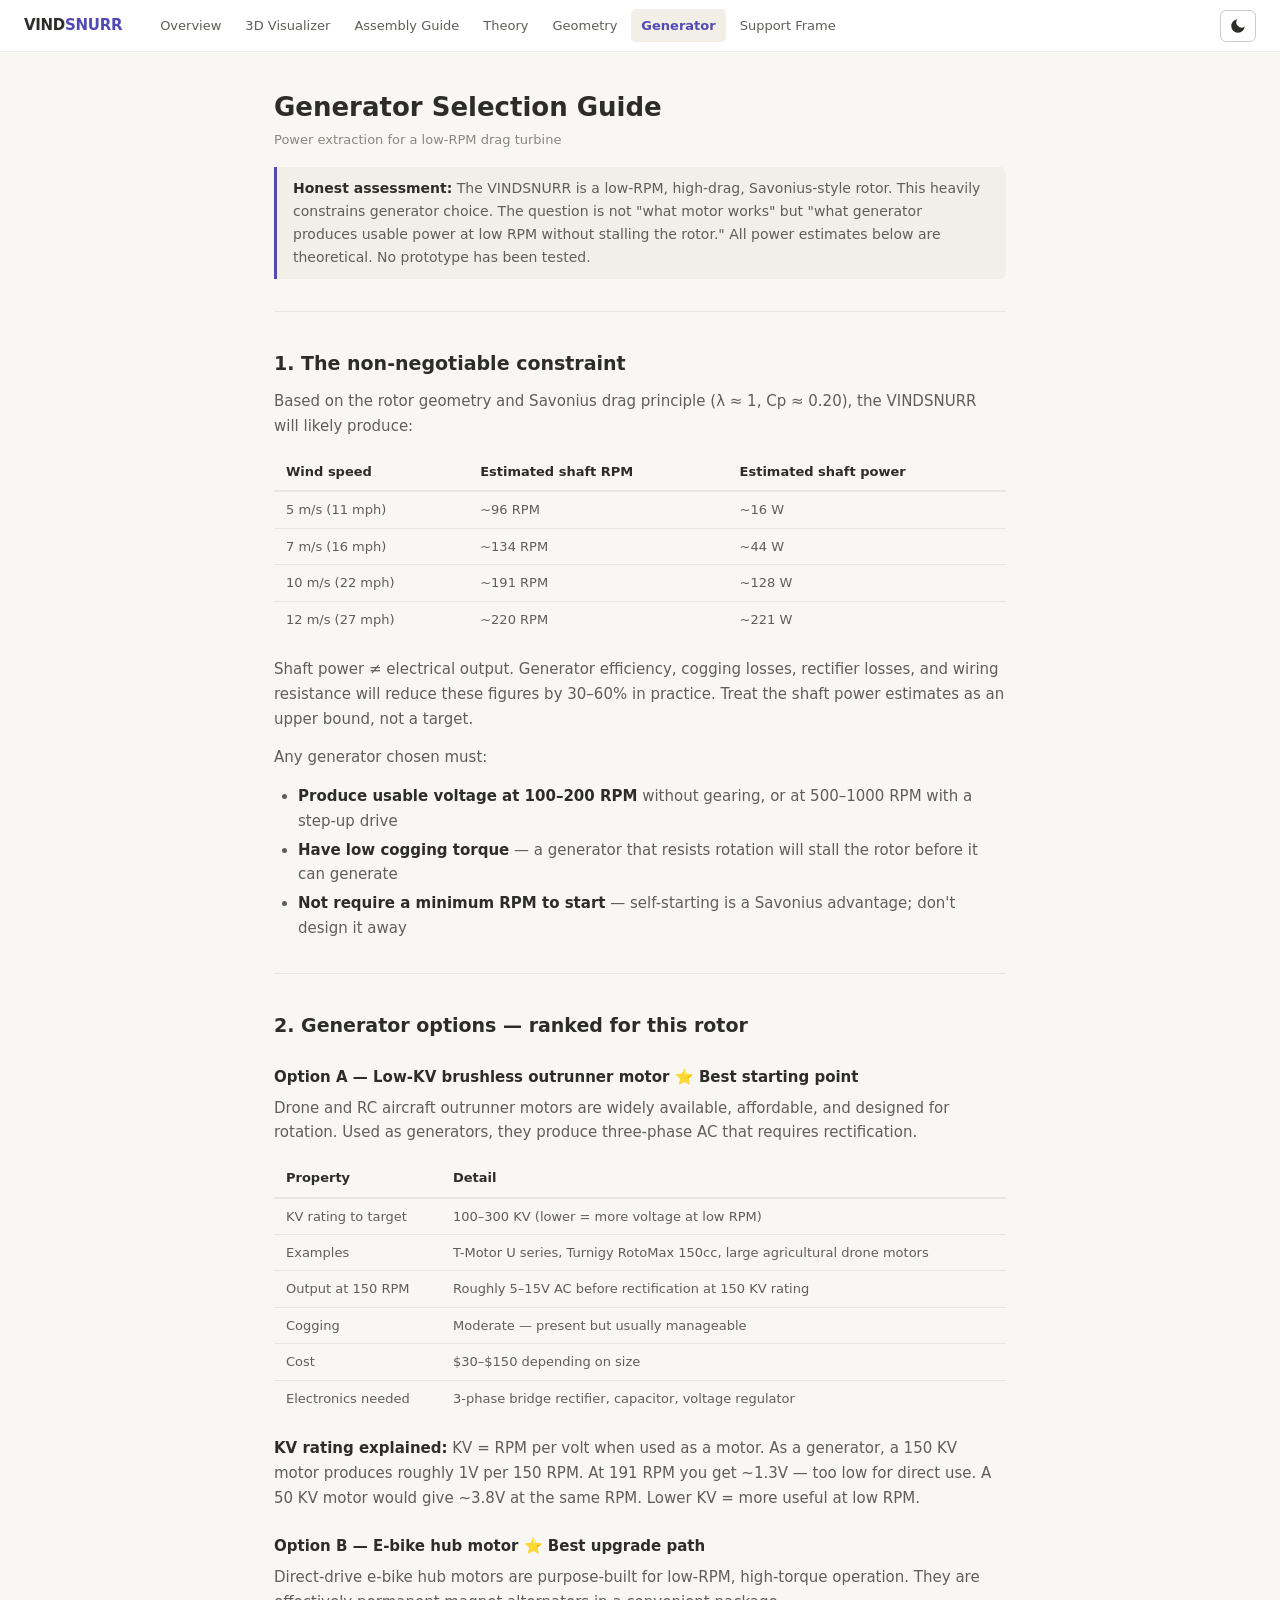
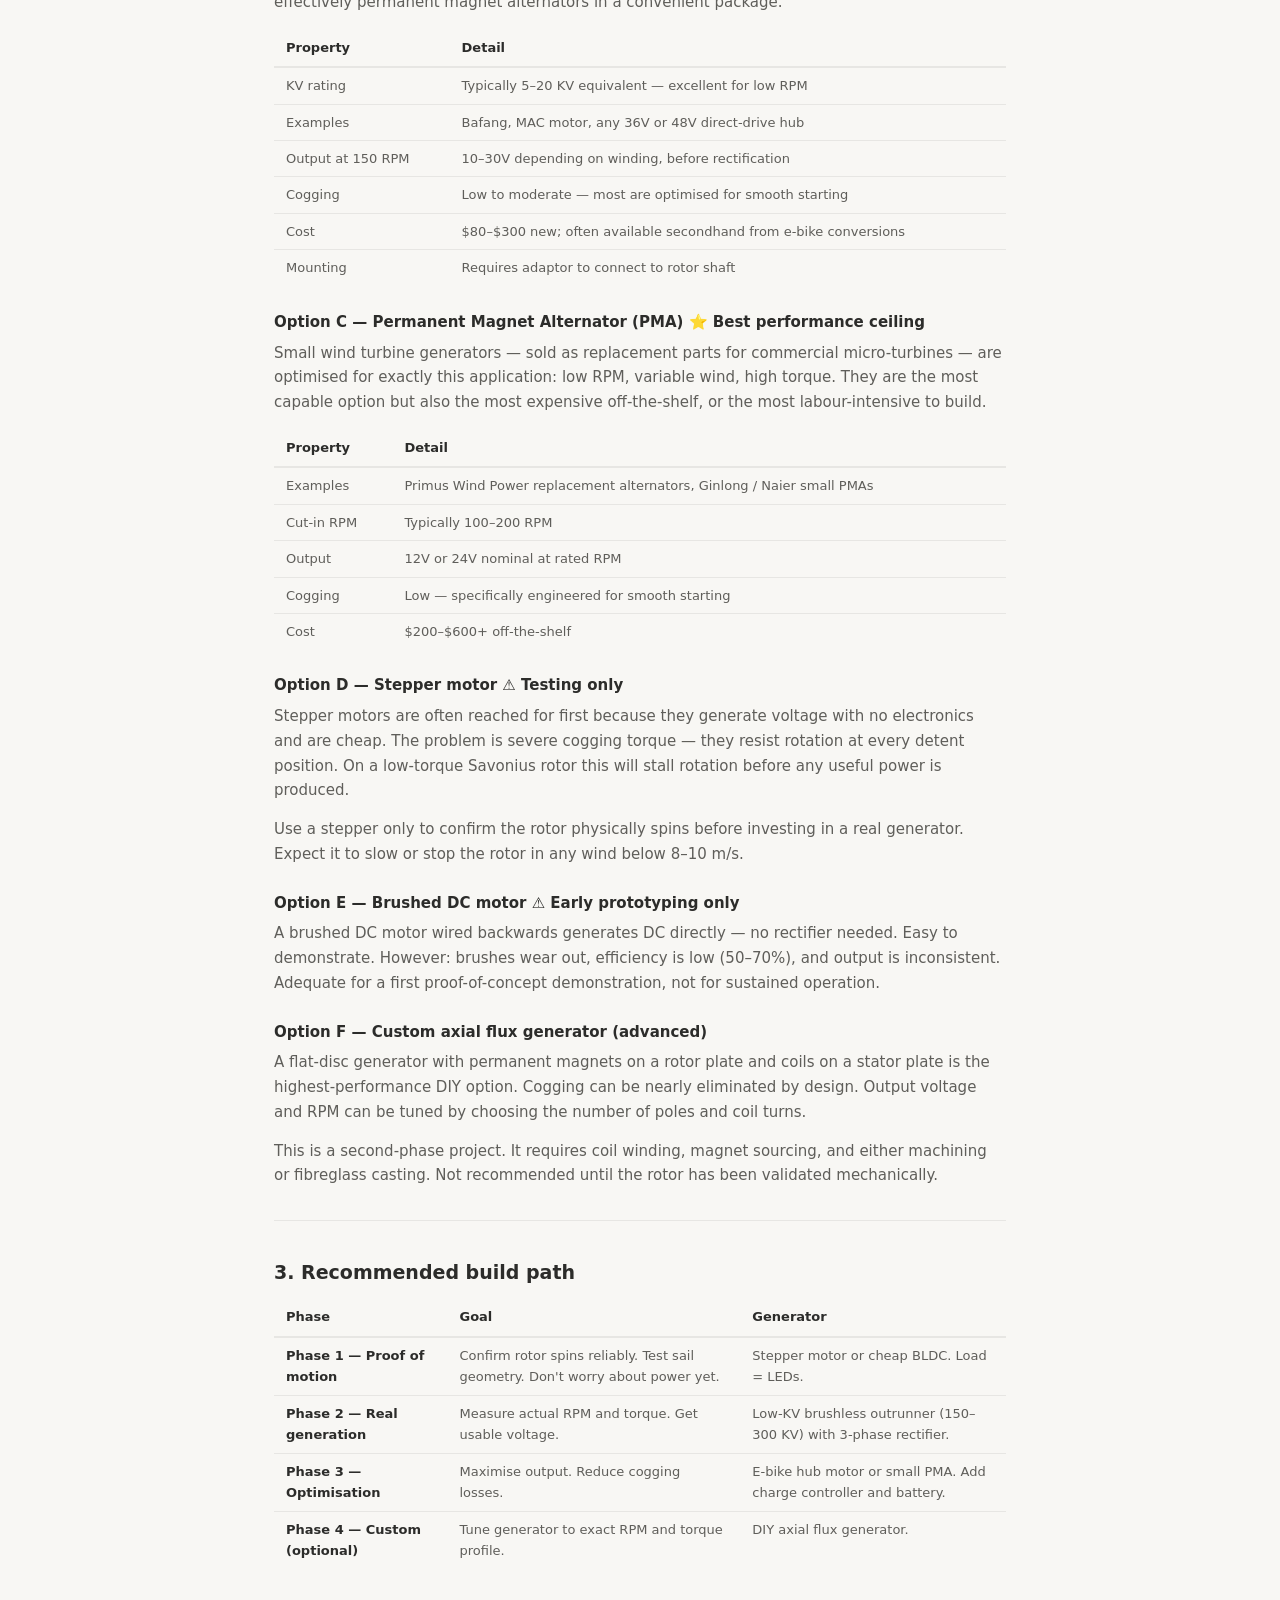
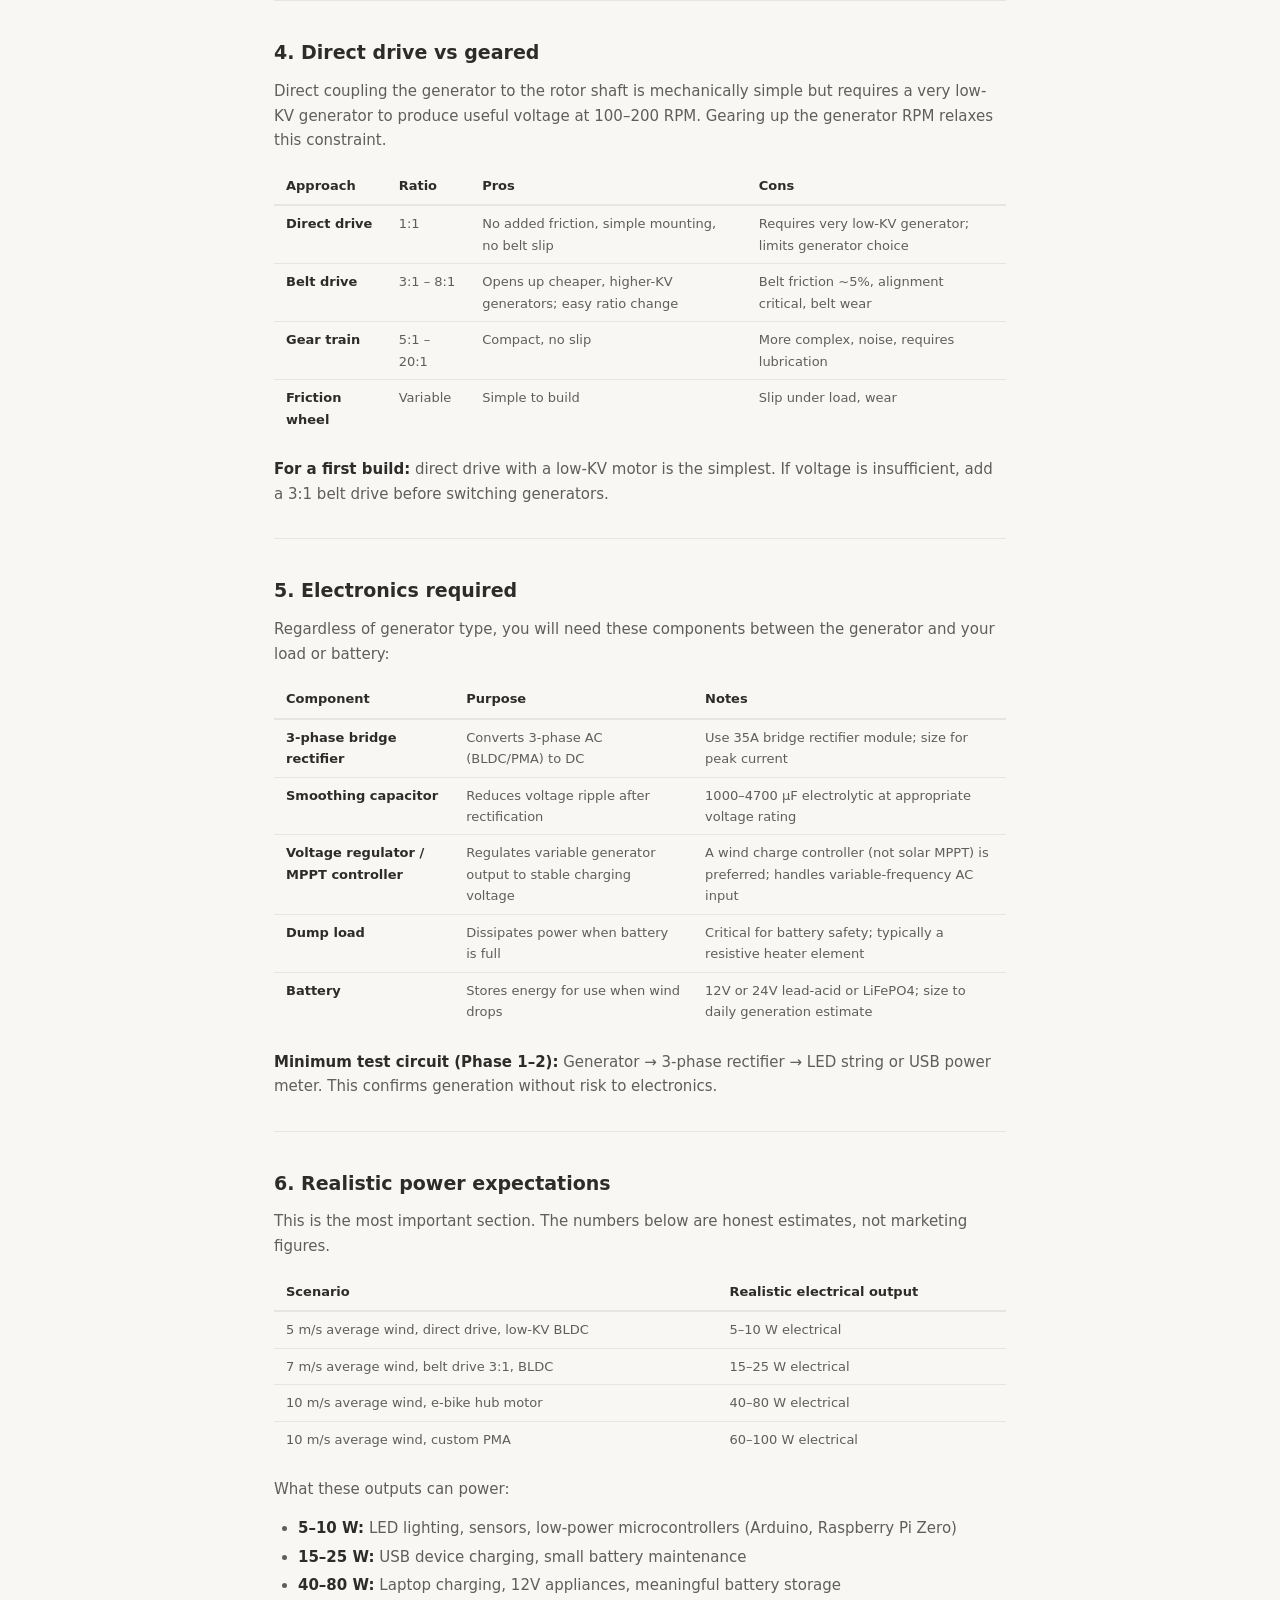
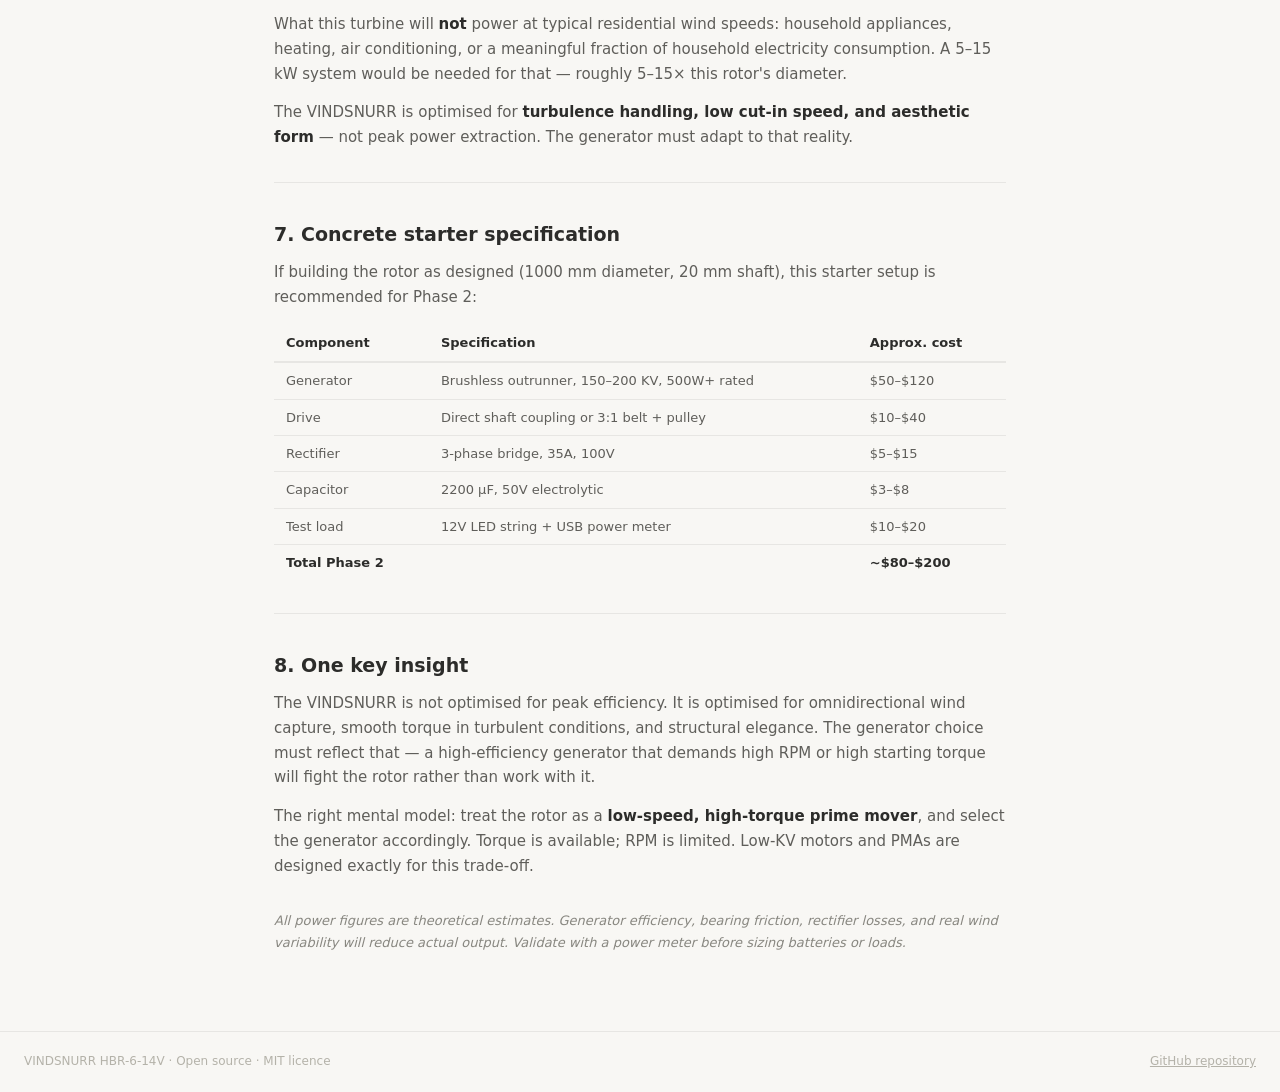
==== docs/generator.html @ 6e2315f9 "Add documentation site, project guides, and contributor files - Adds GitHub Pages site (docs/) with " ====
<!DOCTYPE html>
<html lang="en">
<head>
  <meta charset="UTF-8">
  <meta name="viewport" content="width=device-width, initial-scale=1.0">
  <title>Generator Guide — VINDSNURR</title>
  <link rel="stylesheet" href="site.css">
</head>
<body>

<header class="site-header">
  <a class="site-logo" href="index.html">VIND<span>SNURR</span></a>
  <nav class="site-nav" aria-label="Site">
    <a href="index.html">Overview</a>
    <a href="viz.html">3D Visualizer</a>
    <a href="step-by-step.html">Assembly Guide</a>
    <a href="theory.html">Theory</a>
    <a href="geometry-comparison.html">Geometry</a>
    <a href="generator.html">Generator</a>
    <a href="support-frame.html">Support Frame</a>
  </nav>
  <button id="theme-toggle" aria-label="Switch to dark mode">
    <svg aria-hidden="true" class="sun-icon" viewBox="0 0 24 24" width="18" height="18">
      <circle cx="12" cy="12" r="5" fill="currentColor"/>
      <path fill="currentColor" stroke="currentColor" stroke-width="1.5" stroke-linecap="round"
            d="M12 2v2M12 20v2M4.22 4.22l1.42 1.42M18.36 18.36l1.42 1.42M2 12h2M20 12h2M4.22 19.78l1.42-1.42M18.36 5.64l1.42-1.42"/>
    </svg>
    <svg aria-hidden="true" class="moon-icon" viewBox="0 0 24 24" width="18" height="18">
      <path fill="currentColor" d="M21 12.79A9 9 0 1 1 11.21 3 7 7 0 0 0 21 12.79z"/>
    </svg>
  </button>
</header>

<main class="page">
<div class="prose">

<h1>Generator Selection Guide</h1>
<p style="color:var(--text-faint);font-size:13px;">Power extraction for a low-RPM drag turbine</p>

<blockquote>
  <strong>Honest assessment:</strong> The VINDSNURR is a low-RPM, high-drag, Savonius-style rotor.
  This heavily constrains generator choice. The question is not "what motor works" but
  "what generator produces usable power at low RPM without stalling the rotor."
  All power estimates below are theoretical. No prototype has been tested.
</blockquote>

<hr>

<h2>1. The non-negotiable constraint</h2>

<p>Based on the rotor geometry and Savonius drag principle (λ ≈ 1, Cp ≈ 0.20), the VINDSNURR will likely produce:</p>

<table>
  <thead><tr><th>Wind speed</th><th>Estimated shaft RPM</th><th>Estimated shaft power</th></tr></thead>
  <tbody>
    <tr><td>5 m/s (11 mph)</td><td>~96 RPM</td><td>~16 W</td></tr>
    <tr><td>7 m/s (16 mph)</td><td>~134 RPM</td><td>~44 W</td></tr>
    <tr><td>10 m/s (22 mph)</td><td>~191 RPM</td><td>~128 W</td></tr>
    <tr><td>12 m/s (27 mph)</td><td>~220 RPM</td><td>~221 W</td></tr>
  </tbody>
</table>

<p>Shaft power ≠ electrical output. Generator efficiency, cogging losses, rectifier losses, and wiring resistance will reduce these figures by 30–60% in practice. Treat the shaft power estimates as an upper bound, not a target.</p>

<p>Any generator chosen must:</p>
<ul>
  <li><strong>Produce usable voltage at 100–200 RPM</strong> without gearing, or at 500–1000 RPM with a step-up drive</li>
  <li><strong>Have low cogging torque</strong> — a generator that resists rotation will stall the rotor before it can generate</li>
  <li><strong>Not require a minimum RPM to start</strong> — self-starting is a Savonius advantage; don't design it away</li>
</ul>

<hr>

<h2>2. Generator options — ranked for this rotor</h2>

<h3>Option A — Low-KV brushless outrunner motor ⭐ Best starting point</h3>

<p>Drone and RC aircraft outrunner motors are widely available, affordable, and designed for rotation. Used as generators, they produce three-phase AC that requires rectification.</p>

<table>
  <thead><tr><th>Property</th><th>Detail</th></tr></thead>
  <tbody>
    <tr><td>KV rating to target</td><td>100–300 KV (lower = more voltage at low RPM)</td></tr>
    <tr><td>Examples</td><td>T-Motor U series, Turnigy RotoMax 150cc, large agricultural drone motors</td></tr>
    <tr><td>Output at 150 RPM</td><td>Roughly 5–15V AC before rectification at 150 KV rating</td></tr>
    <tr><td>Cogging</td><td>Moderate — present but usually manageable</td></tr>
    <tr><td>Cost</td><td>$30–$150 depending on size</td></tr>
    <tr><td>Electronics needed</td><td>3-phase bridge rectifier, capacitor, voltage regulator</td></tr>
  </tbody>
</table>

<p><strong>KV rating explained:</strong> KV = RPM per volt when used as a motor. As a generator, a 150 KV motor produces roughly 1V per 150 RPM. At 191 RPM you get ~1.3V — too low for direct use. A 50 KV motor would give ~3.8V at the same RPM. Lower KV = more useful at low RPM.</p>

<h3>Option B — E-bike hub motor ⭐ Best upgrade path</h3>

<p>Direct-drive e-bike hub motors are purpose-built for low-RPM, high-torque operation. They are effectively permanent magnet alternators in a convenient package.</p>

<table>
  <thead><tr><th>Property</th><th>Detail</th></tr></thead>
  <tbody>
    <tr><td>KV rating</td><td>Typically 5–20 KV equivalent — excellent for low RPM</td></tr>
    <tr><td>Examples</td><td>Bafang, MAC motor, any 36V or 48V direct-drive hub</td></tr>
    <tr><td>Output at 150 RPM</td><td>10–30V depending on winding, before rectification</td></tr>
    <tr><td>Cogging</td><td>Low to moderate — most are optimised for smooth starting</td></tr>
    <tr><td>Cost</td><td>$80–$300 new; often available secondhand from e-bike conversions</td></tr>
    <tr><td>Mounting</td><td>Requires adaptor to connect to rotor shaft</td></tr>
  </tbody>
</table>

<h3>Option C — Permanent Magnet Alternator (PMA) ⭐ Best performance ceiling</h3>

<p>Small wind turbine generators — sold as replacement parts for commercial micro-turbines — are optimised for exactly this application: low RPM, variable wind, high torque. They are the most capable option but also the most expensive off-the-shelf, or the most labour-intensive to build.</p>

<table>
  <thead><tr><th>Property</th><th>Detail</th></tr></thead>
  <tbody>
    <tr><td>Examples</td><td>Primus Wind Power replacement alternators, Ginlong / Naier small PMAs</td></tr>
    <tr><td>Cut-in RPM</td><td>Typically 100–200 RPM</td></tr>
    <tr><td>Output</td><td>12V or 24V nominal at rated RPM</td></tr>
    <tr><td>Cogging</td><td>Low — specifically engineered for smooth starting</td></tr>
    <tr><td>Cost</td><td>$200–$600+ off-the-shelf</td></tr>
  </tbody>
</table>

<h3>Option D — Stepper motor ⚠️ Testing only</h3>

<p>Stepper motors are often reached for first because they generate voltage with no electronics and are cheap. The problem is severe cogging torque — they resist rotation at every detent position. On a low-torque Savonius rotor this will stall rotation before any useful power is produced.</p>

<p>Use a stepper only to confirm the rotor physically spins before investing in a real generator. Expect it to slow or stop the rotor in any wind below 8–10 m/s.</p>

<h3>Option E — Brushed DC motor ⚠️ Early prototyping only</h3>

<p>A brushed DC motor wired backwards generates DC directly — no rectifier needed. Easy to demonstrate. However: brushes wear out, efficiency is low (50–70%), and output is inconsistent. Adequate for a first proof-of-concept demonstration, not for sustained operation.</p>

<h3>Option F — Custom axial flux generator (advanced)</h3>

<p>A flat-disc generator with permanent magnets on a rotor plate and coils on a stator plate is the highest-performance DIY option. Cogging can be nearly eliminated by design. Output voltage and RPM can be tuned by choosing the number of poles and coil turns.</p>

<p>This is a second-phase project. It requires coil winding, magnet sourcing, and either machining or fibreglass casting. Not recommended until the rotor has been validated mechanically.</p>

<hr>

<h2>3. Recommended build path</h2>

<table>
  <thead><tr><th>Phase</th><th>Goal</th><th>Generator</th></tr></thead>
  <tbody>
    <tr><td><strong>Phase 1 — Proof of motion</strong></td><td>Confirm rotor spins reliably. Test sail geometry. Don't worry about power yet.</td><td>Stepper motor or cheap BLDC. Load = LEDs.</td></tr>
    <tr><td><strong>Phase 2 — Real generation</strong></td><td>Measure actual RPM and torque. Get usable voltage.</td><td>Low-KV brushless outrunner (150–300 KV) with 3-phase rectifier.</td></tr>
    <tr><td><strong>Phase 3 — Optimisation</strong></td><td>Maximise output. Reduce cogging losses.</td><td>E-bike hub motor or small PMA. Add charge controller and battery.</td></tr>
    <tr><td><strong>Phase 4 — Custom (optional)</strong></td><td>Tune generator to exact RPM and torque profile.</td><td>DIY axial flux generator.</td></tr>
  </tbody>
</table>

<hr>

<h2>4. Direct drive vs geared</h2>

<p>Direct coupling the generator to the rotor shaft is mechanically simple but requires a very low-KV generator to produce useful voltage at 100–200 RPM. Gearing up the generator RPM relaxes this constraint.</p>

<table>
  <thead><tr><th>Approach</th><th>Ratio</th><th>Pros</th><th>Cons</th></tr></thead>
  <tbody>
    <tr><td><strong>Direct drive</strong></td><td>1:1</td><td>No added friction, simple mounting, no belt slip</td><td>Requires very low-KV generator; limits generator choice</td></tr>
    <tr><td><strong>Belt drive</strong></td><td>3:1 – 8:1</td><td>Opens up cheaper, higher-KV generators; easy ratio change</td><td>Belt friction ~5%, alignment critical, belt wear</td></tr>
    <tr><td><strong>Gear train</strong></td><td>5:1 – 20:1</td><td>Compact, no slip</td><td>More complex, noise, requires lubrication</td></tr>
    <tr><td><strong>Friction wheel</strong></td><td>Variable</td><td>Simple to build</td><td>Slip under load, wear</td></tr>
  </tbody>
</table>

<p><strong>For a first build:</strong> direct drive with a low-KV motor is the simplest. If voltage is insufficient, add a 3:1 belt drive before switching generators.</p>

<hr>

<h2>5. Electronics required</h2>

<p>Regardless of generator type, you will need these components between the generator and your load or battery:</p>

<table>
  <thead><tr><th>Component</th><th>Purpose</th><th>Notes</th></tr></thead>
  <tbody>
    <tr><td><strong>3-phase bridge rectifier</strong></td><td>Converts 3-phase AC (BLDC/PMA) to DC</td><td>Use 35A bridge rectifier module; size for peak current</td></tr>
    <tr><td><strong>Smoothing capacitor</strong></td><td>Reduces voltage ripple after rectification</td><td>1000–4700 µF electrolytic at appropriate voltage rating</td></tr>
    <tr><td><strong>Voltage regulator / MPPT controller</strong></td><td>Regulates variable generator output to stable charging voltage</td><td>A wind charge controller (not solar MPPT) is preferred; handles variable-frequency AC input</td></tr>
    <tr><td><strong>Dump load</strong></td><td>Dissipates power when battery is full</td><td>Critical for battery safety; typically a resistive heater element</td></tr>
    <tr><td><strong>Battery</strong></td><td>Stores energy for use when wind drops</td><td>12V or 24V lead-acid or LiFePO4; size to daily generation estimate</td></tr>
  </tbody>
</table>

<p><strong>Minimum test circuit (Phase 1–2):</strong> Generator → 3-phase rectifier → LED string or USB power meter. This confirms generation without risk to electronics.</p>

<hr>

<h2>6. Realistic power expectations</h2>

<p>This is the most important section. The numbers below are honest estimates, not marketing figures.</p>

<table>
  <thead><tr><th>Scenario</th><th>Realistic electrical output</th></tr></thead>
  <tbody>
    <tr><td>5 m/s average wind, direct drive, low-KV BLDC</td><td>5–10 W electrical</td></tr>
    <tr><td>7 m/s average wind, belt drive 3:1, BLDC</td><td>15–25 W electrical</td></tr>
    <tr><td>10 m/s average wind, e-bike hub motor</td><td>40–80 W electrical</td></tr>
    <tr><td>10 m/s average wind, custom PMA</td><td>60–100 W electrical</td></tr>
  </tbody>
</table>

<p>What these outputs can power:</p>
<ul>
  <li><strong>5–10 W:</strong> LED lighting, sensors, low-power microcontrollers (Arduino, Raspberry Pi Zero)</li>
  <li><strong>15–25 W:</strong> USB device charging, small battery maintenance</li>
  <li><strong>40–80 W:</strong> Laptop charging, 12V appliances, meaningful battery storage</li>
</ul>

<p>What this turbine will <strong>not</strong> power at typical residential wind speeds: household appliances, heating, air conditioning, or a meaningful fraction of household electricity consumption. A 5–15 kW system would be needed for that — roughly 5–15× this rotor's diameter.</p>

<p>The VINDSNURR is optimised for <strong>turbulence handling, low cut-in speed, and aesthetic form</strong> — not peak power extraction. The generator must adapt to that reality.</p>

<hr>

<h2>7. Concrete starter specification</h2>

<p>If building the rotor as designed (1000 mm diameter, 20 mm shaft), this starter setup is recommended for Phase 2:</p>

<table>
  <thead><tr><th>Component</th><th>Specification</th><th>Approx. cost</th></tr></thead>
  <tbody>
    <tr><td>Generator</td><td>Brushless outrunner, 150–200 KV, 500W+ rated</td><td>$50–$120</td></tr>
    <tr><td>Drive</td><td>Direct shaft coupling or 3:1 belt + pulley</td><td>$10–$40</td></tr>
    <tr><td>Rectifier</td><td>3-phase bridge, 35A, 100V</td><td>$5–$15</td></tr>
    <tr><td>Capacitor</td><td>2200 µF, 50V electrolytic</td><td>$3–$8</td></tr>
    <tr><td>Test load</td><td>12V LED string + USB power meter</td><td>$10–$20</td></tr>
    <tr><td><strong>Total Phase 2</strong></td><td></td><td><strong>~$80–$200</strong></td></tr>
  </tbody>
</table>

<hr>

<h2>8. One key insight</h2>

<p>The VINDSNURR is not optimised for peak efficiency. It is optimised for omnidirectional wind capture, smooth torque in turbulent conditions, and structural elegance. The generator choice must reflect that — a high-efficiency generator that demands high RPM or high starting torque will fight the rotor rather than work with it.</p>

<p>The right mental model: treat the rotor as a <strong>low-speed, high-torque prime mover</strong>, and select the generator accordingly. Torque is available; RPM is limited. Low-KV motors and PMAs are designed exactly for this trade-off.</p>

<p class="note">All power figures are theoretical estimates. Generator efficiency, bearing friction, rectifier losses, and real wind variability will reduce actual output. Validate with a power meter before sizing batteries or loads.</p>

</div>
</main>

<footer class="site-footer">
  <span>VINDSNURR HBR-6-14V · Open source · MIT licence</span>
  <span><a href="https://github.com/mgifford/Hex-Bicup-Rotor">GitHub repository</a></span>
</footer>

<script src="site.js"></script>
</body>
</html>
---- docs/site.css ----
/* ═══════════════════════════════════════════════════════
   VINDSNURR site-wide stylesheet
   Shared by all pages in docs/
   ═══════════════════════════════════════════════════════ */

/* ── Colour tokens ─────────────────────────────────────── */
:root {
  --bg-page:    #f8f7f4;
  --bg-card:    #ffffff;
  --bg-code:    #f1efe8;
  --text-main:  #2c2c2a;
  --text-muted: #5f5e5a;
  --text-faint: #888780;
  --text-foot:  #b4b2a9;
  --border:     rgba(0,0,0,0.07);
  --shadow:     0 1px 3px rgba(0,0,0,0.08), 0 0 0 1px rgba(0,0,0,0.06);
  --accent:     #534ab7;
  --accent-dim: #3c3489;
  --link:       #0058a3;
  --link-vis:   #003f7a;
  --toggle-bg:  #ffffff;
  --toggle-bd:  #cccccc;
  --toggle-hov: #f5f5f5;
  --focus-ring: #004499;
}
@media (prefers-color-scheme: dark) { :root { --bg-page:#1a1a18;--bg-card:#252523;--bg-code:#2e2e2b;--text-main:#e8e7e3;--text-muted:#a8a7a2;--text-faint:#706f6a;--text-foot:#555450;--border:rgba(255,255,255,0.08);--shadow:0 1px 4px rgba(0,0,0,0.4),0 0 0 1px rgba(255,255,255,0.06);--link:#66aaff;--link-vis:#99ccff;--toggle-bg:#252523;--toggle-bd:#444442;--toggle-hov:#2e2e2b;--focus-ring:#99ccff; } }
[data-theme="light"] { --bg-page:#f8f7f4;--bg-card:#ffffff;--bg-code:#f1efe8;--text-main:#2c2c2a;--text-muted:#5f5e5a;--text-faint:#888780;--text-foot:#b4b2a9;--border:rgba(0,0,0,0.07);--shadow:0 1px 3px rgba(0,0,0,0.08),0 0 0 1px rgba(0,0,0,0.06);--link:#0058a3;--link-vis:#003f7a;--toggle-bg:#ffffff;--toggle-bd:#cccccc;--toggle-hov:#f5f5f5;--focus-ring:#004499; }
[data-theme="dark"]  { --bg-page:#1a1a18;--bg-card:#252523;--bg-code:#2e2e2b;--text-main:#e8e7e3;--text-muted:#a8a7a2;--text-faint:#706f6a;--text-foot:#555450;--border:rgba(255,255,255,0.08);--shadow:0 1px 4px rgba(0,0,0,0.4),0 0 0 1px rgba(255,255,255,0.06);--link:#66aaff;--link-vis:#99ccff;--toggle-bg:#252523;--toggle-bd:#444442;--toggle-hov:#2e2e2b;--focus-ring:#99ccff; }

/* ── Reset ─────────────────────────────────────────────── */
*, *::before, *::after { box-sizing: border-box; margin: 0; padding: 0; }

body {
  font-family: system-ui, -apple-system, sans-serif;
  font-size: 15px;
  line-height: 1.65;
  background: var(--bg-page);
  color: var(--text-main);
  min-height: 100vh;
}

a { color: var(--link); }
a:visited { color: var(--link-vis); }
a:focus { outline: 2px solid var(--focus-ring); outline-offset: 2px; }

/* ── Site header / nav ─────────────────────────────────── */
.site-header {
  background: var(--bg-card);
  border-bottom: 1px solid var(--border);
  padding: 0 24px;
  display: flex;
  align-items: center;
  gap: 0;
  height: 52px;
}
.site-logo {
  font-weight: 700;
  font-size: 15px;
  letter-spacing: -0.3px;
  color: var(--text-main);
  text-decoration: none;
  margin-right: 28px;
  white-space: nowrap;
}
.site-logo:visited { color: var(--text-main); }
.site-logo span { color: var(--accent); }

.site-nav {
  display: flex;
  gap: 4px;
  flex: 1;
  overflow-x: auto;
  scrollbar-width: none;
}
.site-nav::-webkit-scrollbar { display: none; }

.site-nav a {
  font-size: 13px;
  color: var(--text-muted);
  text-decoration: none;
  padding: 6px 10px;
  border-radius: 5px;
  white-space: nowrap;
  transition: background 0.1s, color 0.1s;
}
.site-nav a:hover { background: var(--toggle-hov); color: var(--text-main); }
.site-nav a:focus { outline: 2px solid var(--focus-ring); outline-offset: 2px; }
.site-nav a[aria-current="page"] {
  background: var(--bg-code);
  color: var(--accent);
  font-weight: 600;
}

#theme-toggle {
  margin-left: 12px;
  padding: 6px 8px;
  border: 1px solid var(--toggle-bd);
  background: var(--toggle-bg);
  color: var(--text-main);
  cursor: pointer;
  border-radius: 6px;
  display: flex;
  align-items: center;
  justify-content: center;
  flex-shrink: 0;
}
#theme-toggle:hover { background: var(--toggle-hov); }
#theme-toggle:focus { outline: 2px solid var(--focus-ring); outline-offset: 2px; }

.sun-icon  { display: none; }
.moon-icon { display: block; }
@media (prefers-color-scheme: dark) { .sun-icon { display: block; } .moon-icon { display: none; } }
[data-theme="dark"]  .sun-icon  { display: block; }
[data-theme="dark"]  .moon-icon { display: none; }
[data-theme="light"] .sun-icon  { display: none; }
[data-theme="light"] .moon-icon { display: block; }

/* ── Page content wrapper ──────────────────────────────── */
.page {
  max-width: 780px;
  margin: 0 auto;
  padding: 40px 24px 64px;
}
.page-wide {
  max-width: 900px;
  margin: 0 auto;
  padding: 40px 24px 64px;
}

/* ── Prose typography ──────────────────────────────────── */
.prose h1 { font-size: 26px; font-weight: 700; margin-bottom: 6px; line-height: 1.2; }
.prose h2 { font-size: 19px; font-weight: 600; margin: 36px 0 10px; }
.prose h3 { font-size: 15px; font-weight: 600; margin: 24px 0 6px; }
.prose p  { margin-bottom: 14px; color: var(--text-muted); }
.prose ul, .prose ol { margin: 0 0 14px 24px; color: var(--text-muted); }
.prose li { margin-bottom: 4px; }
.prose strong { color: var(--text-main); }
.prose em { font-style: italic; }
.prose hr { border: none; border-top: 1px solid var(--border); margin: 32px 0; }

.prose blockquote {
  border-left: 3px solid var(--accent);
  margin: 16px 0;
  padding: 10px 16px;
  background: var(--bg-code);
  border-radius: 0 6px 6px 0;
  color: var(--text-muted);
  font-size: 14px;
}

.prose code {
  font-family: ui-monospace, monospace;
  font-size: 12px;
  background: var(--bg-code);
  padding: 2px 5px;
  border-radius: 3px;
}

.prose pre {
  background: var(--bg-code);
  border: 1px solid var(--border);
  border-radius: 6px;
  padding: 14px 16px;
  overflow-x: auto;
  margin-bottom: 16px;
}
.prose pre code {
  background: none;
  padding: 0;
  font-size: 13px;
  color: var(--text-main);
}

.prose table {
  width: 100%;
  border-collapse: collapse;
  font-size: 13px;
  margin-bottom: 20px;
}
.prose th {
  text-align: left;
  padding: 8px 12px;
  border-bottom: 2px solid var(--border);
  color: var(--text-main);
  font-weight: 600;
}
.prose td {
  padding: 7px 12px;
  border-bottom: 1px solid var(--border);
  color: var(--text-muted);
  vertical-align: top;
}
.prose tr:last-child td { border-bottom: none; }

.prose .note {
  font-size: 13px;
  color: var(--text-faint);
  font-style: italic;
  margin-top: 32px;
}

/* ── Site footer ───────────────────────────────────────── */
.site-footer {
  border-top: 1px solid var(--border);
  padding: 20px 24px;
  font-size: 12px;
  color: var(--text-foot);
  display: flex;
  justify-content: space-between;
  flex-wrap: wrap;
  gap: 8px;
}
.site-footer a { color: var(--text-foot); }
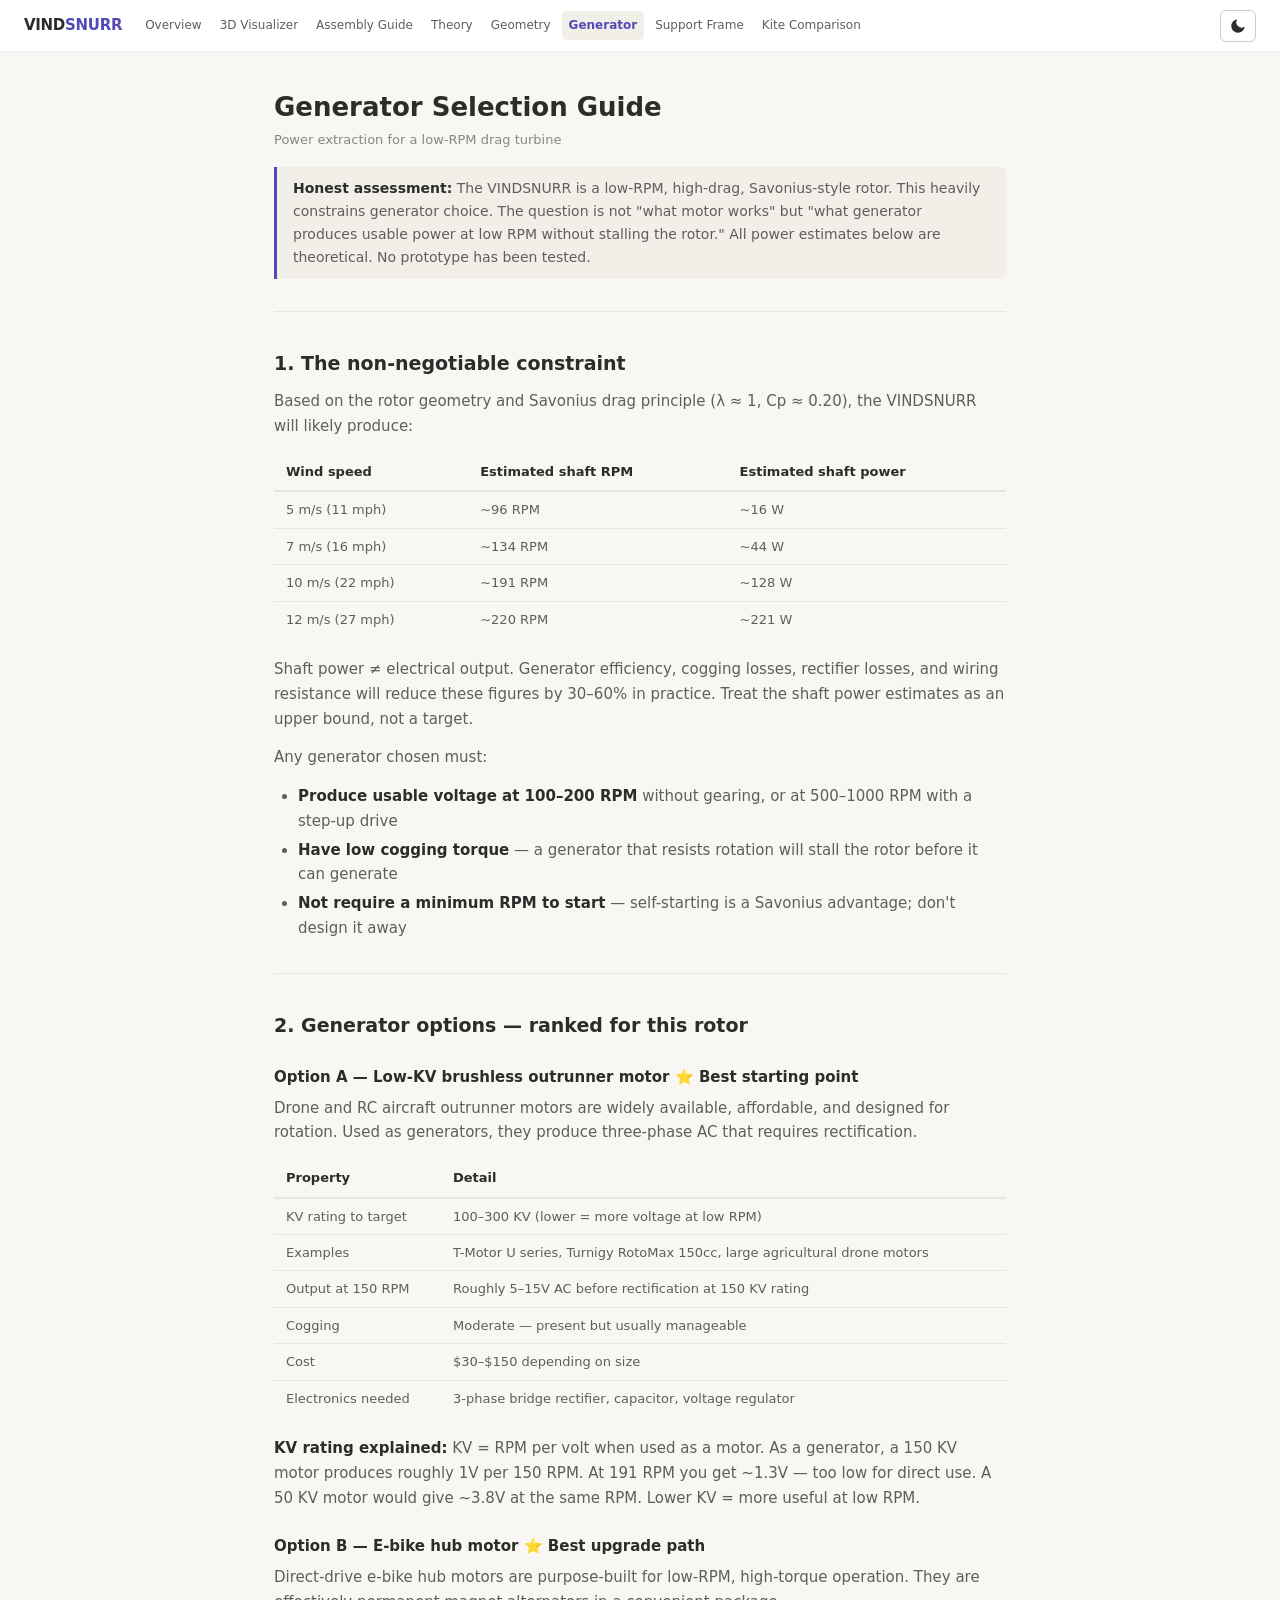
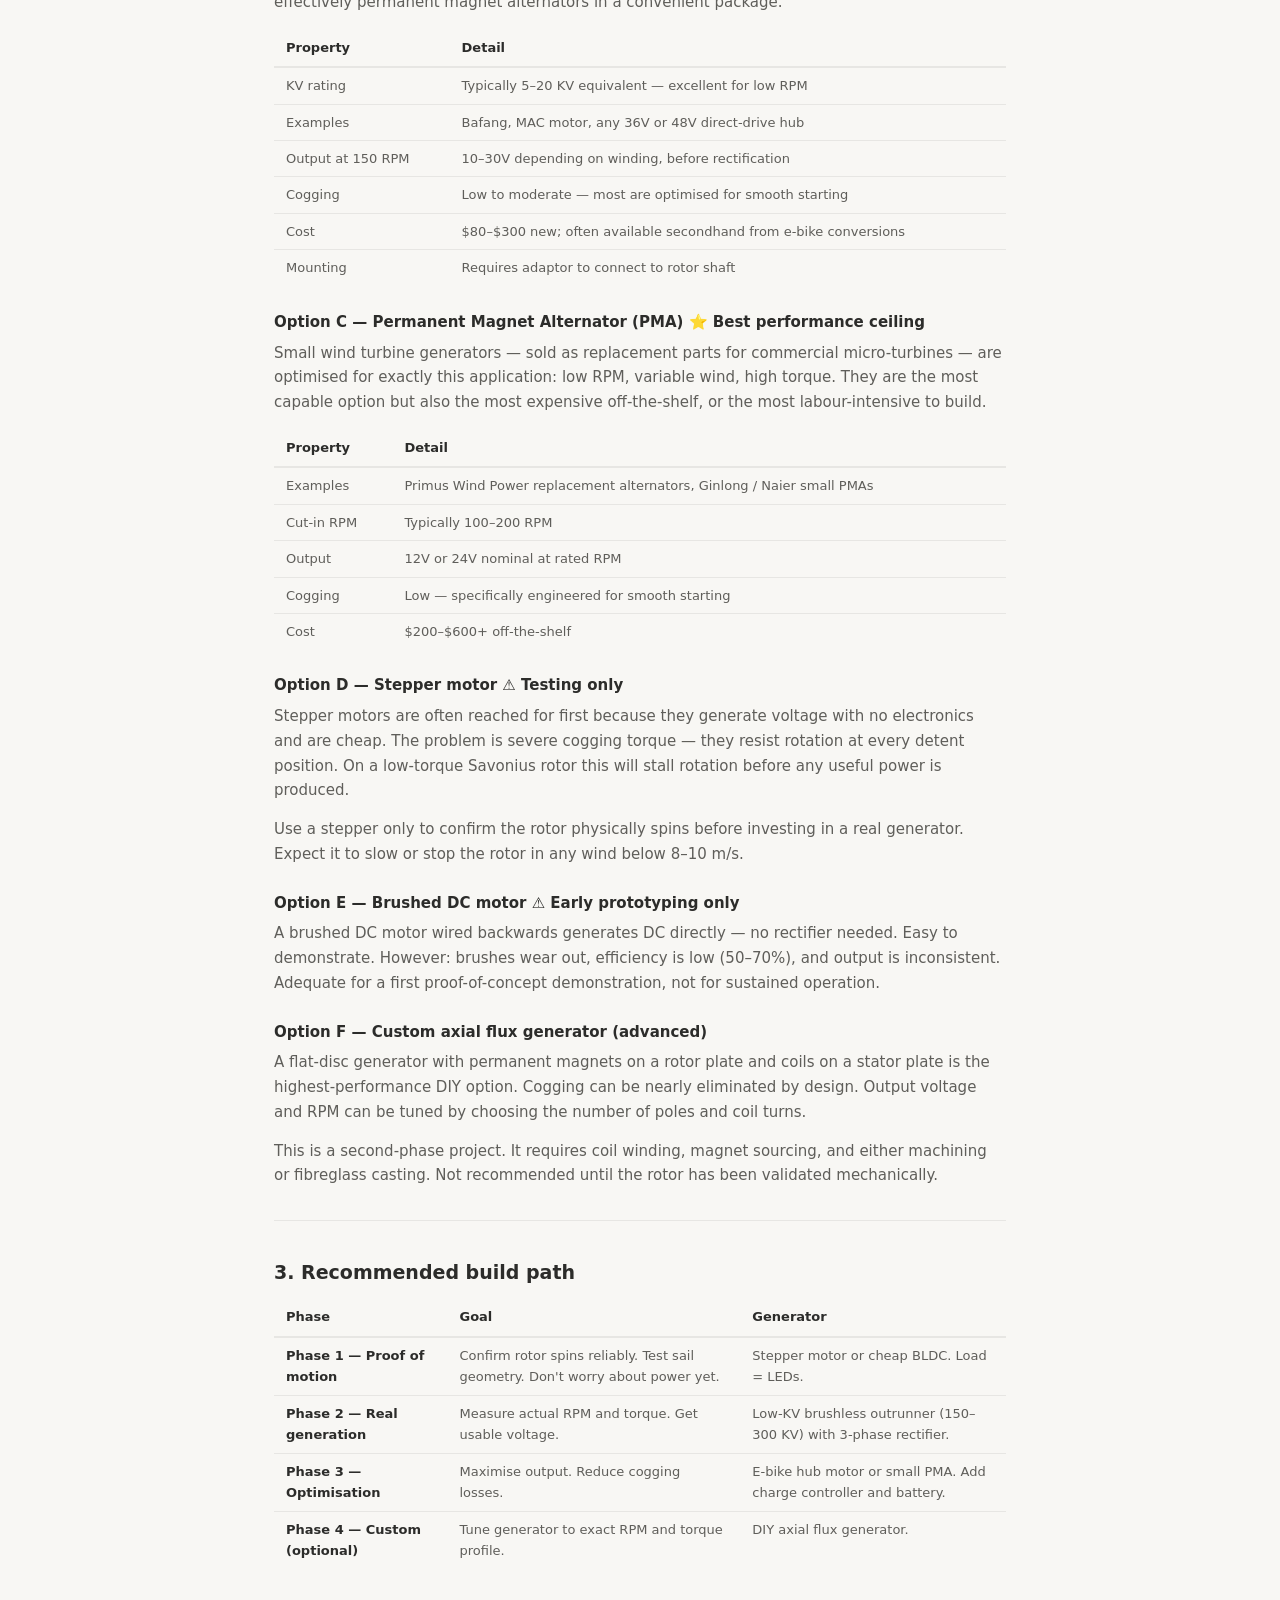
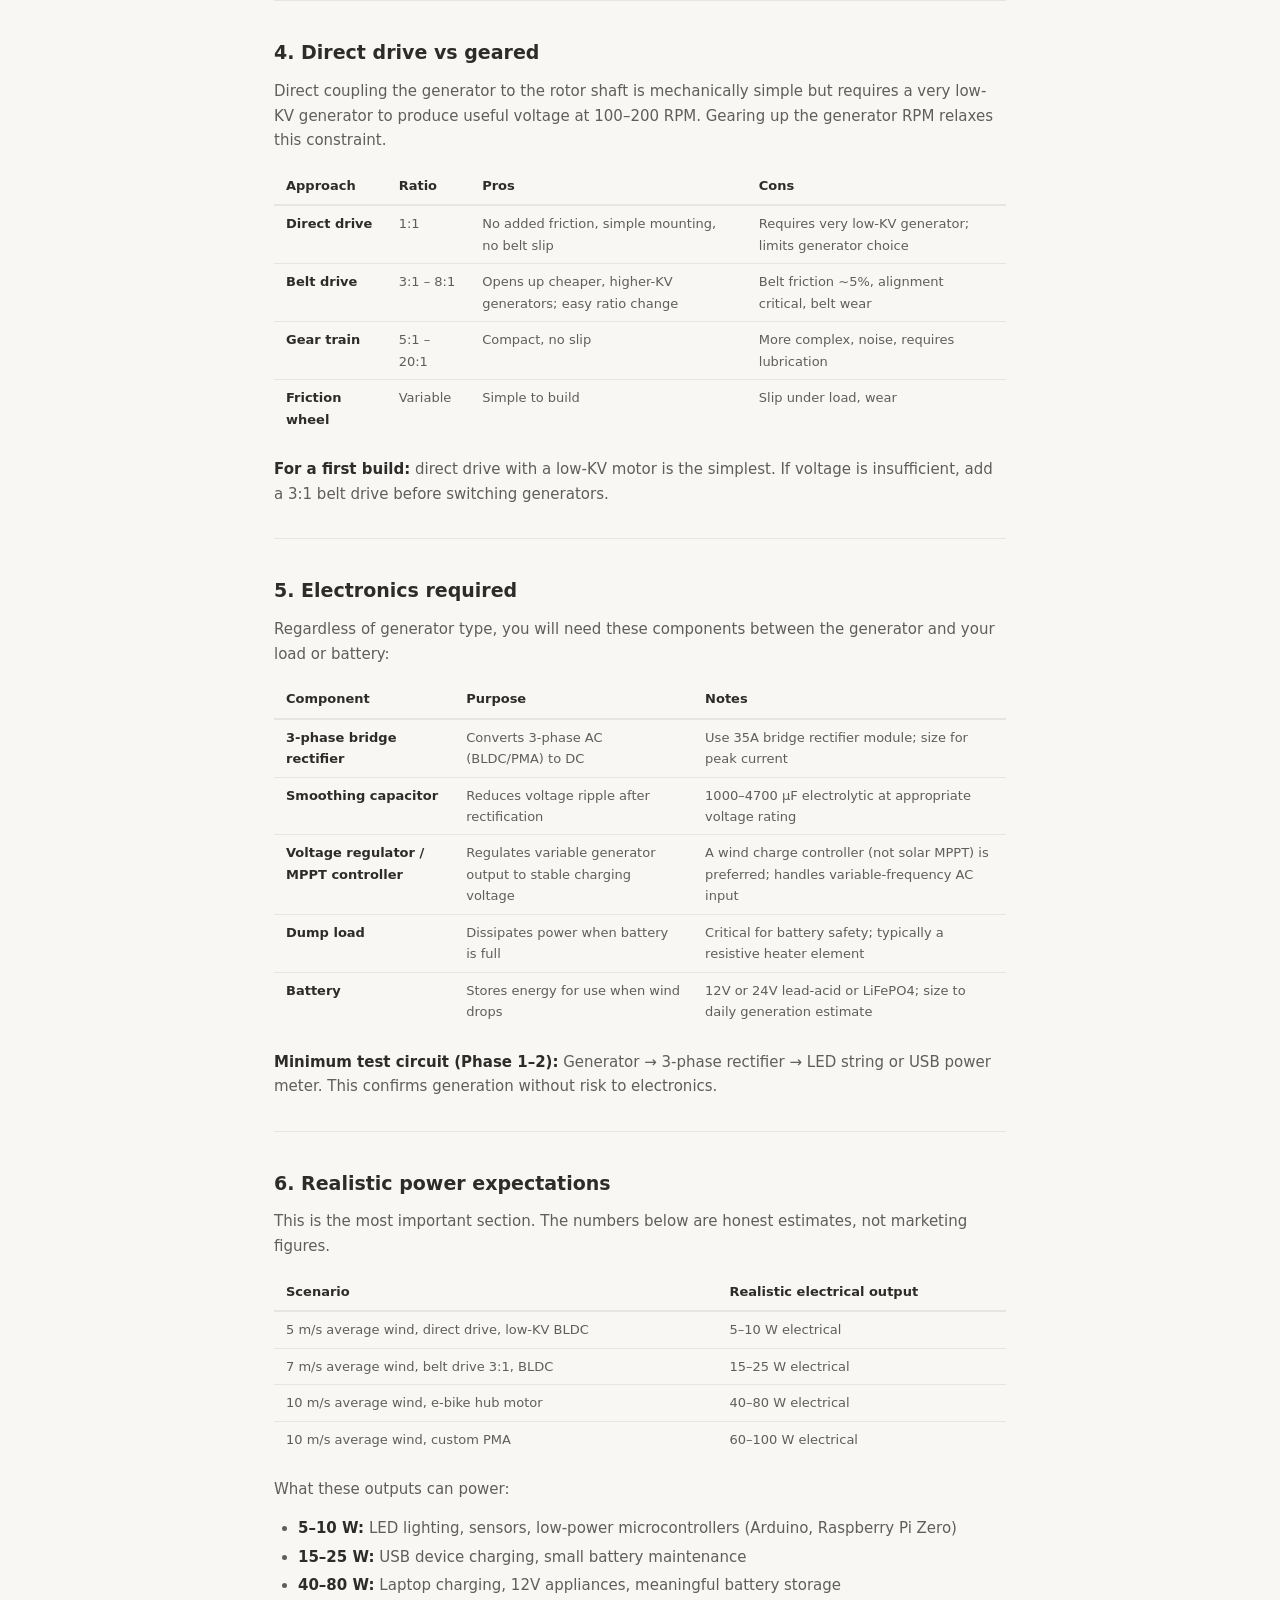
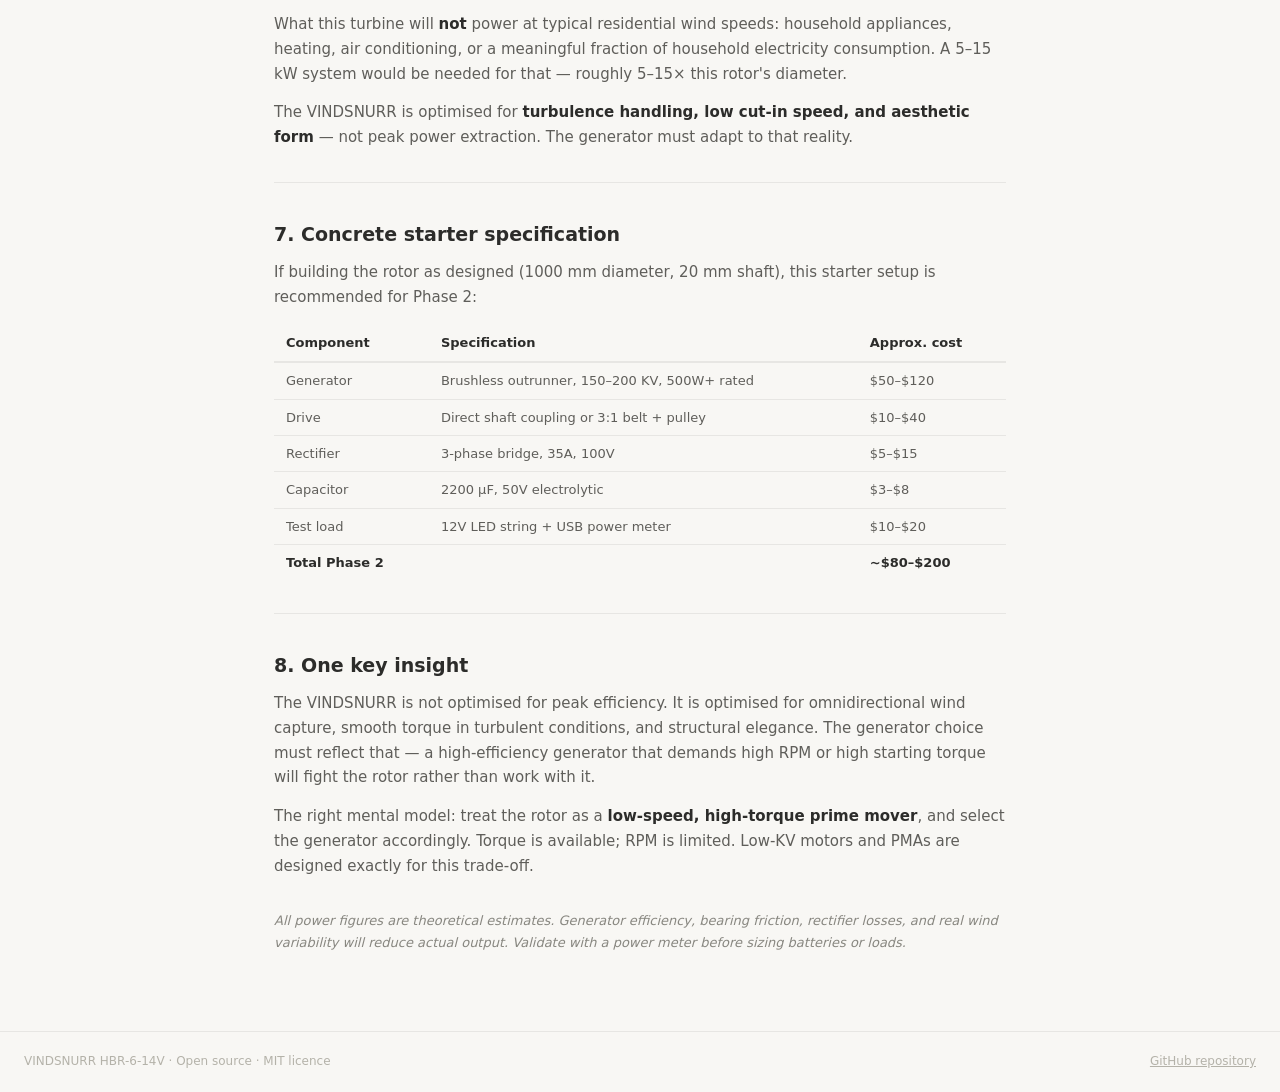
==== commit 62a0abd8: "Add OpenSCAD validation tooling, kite-comparison page, and kite-corners side project - Add 3d/valida" ====
--- a/docs/generator.html
+++ b/docs/generator.html
@@ -18,6 +18,7 @@
     <a href="geometry-comparison.html">Geometry</a>
     <a href="generator.html">Generator</a>
     <a href="support-frame.html">Support Frame</a>
+    <a href="kite-comparison.html">Kite Comparison</a>
   </nav>
   <button id="theme-toggle" aria-label="Switch to dark mode">
     <svg aria-hidden="true" class="sun-icon" viewBox="0 0 24 24" width="18" height="18">
--- a/docs/site.css
+++ b/docs/site.css
@@ -59,7 +59,7 @@
   letter-spacing: -0.3px;
   color: var(--text-main);
   text-decoration: none;
-  margin-right: 28px;
+  margin-right: 16px;
   white-space: nowrap;
 }
 .site-logo:visited { color: var(--text-main); }
@@ -75,10 +75,10 @@
 .site-nav::-webkit-scrollbar { display: none; }
 
 .site-nav a {
-  font-size: 13px;
+  font-size: 12px;
   color: var(--text-muted);
   text-decoration: none;
-  padding: 6px 10px;
+  padding: 5px 7px;
   border-radius: 5px;
   white-space: nowrap;
   transition: background 0.1s, color 0.1s;
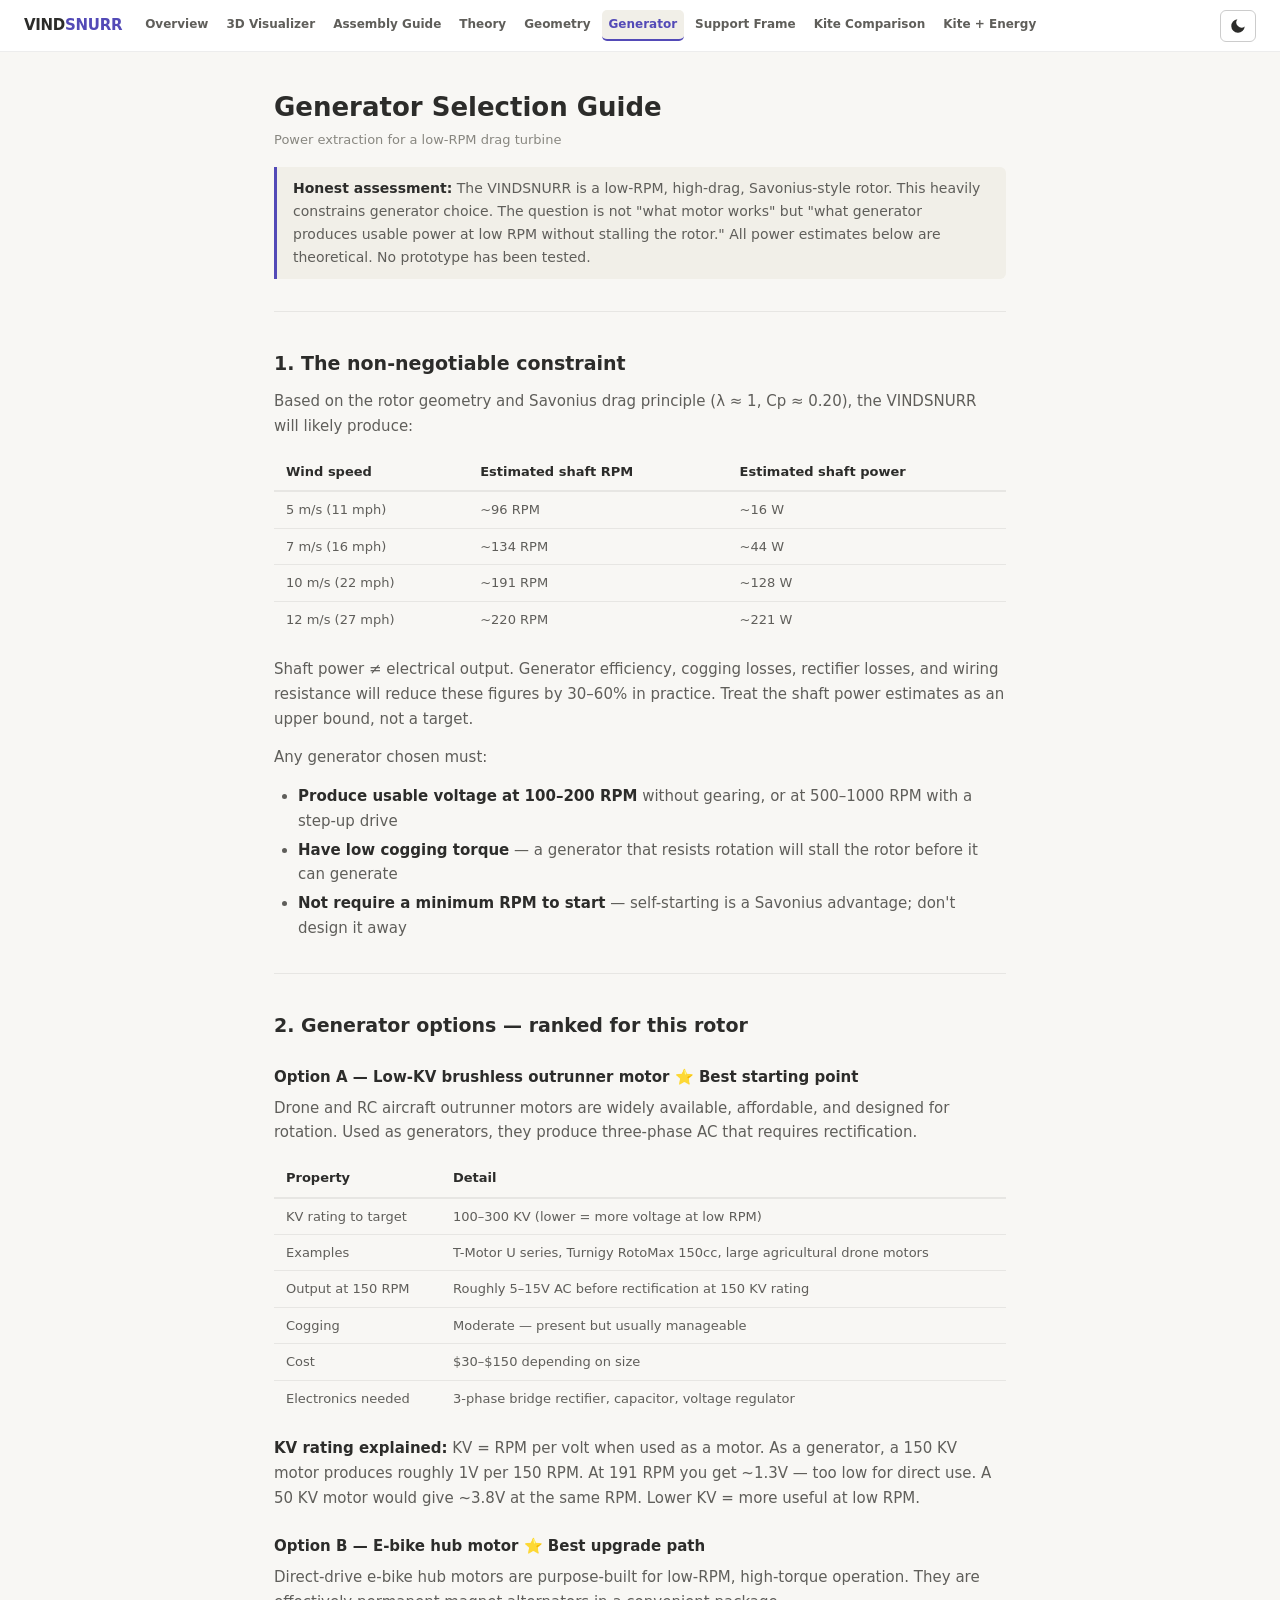
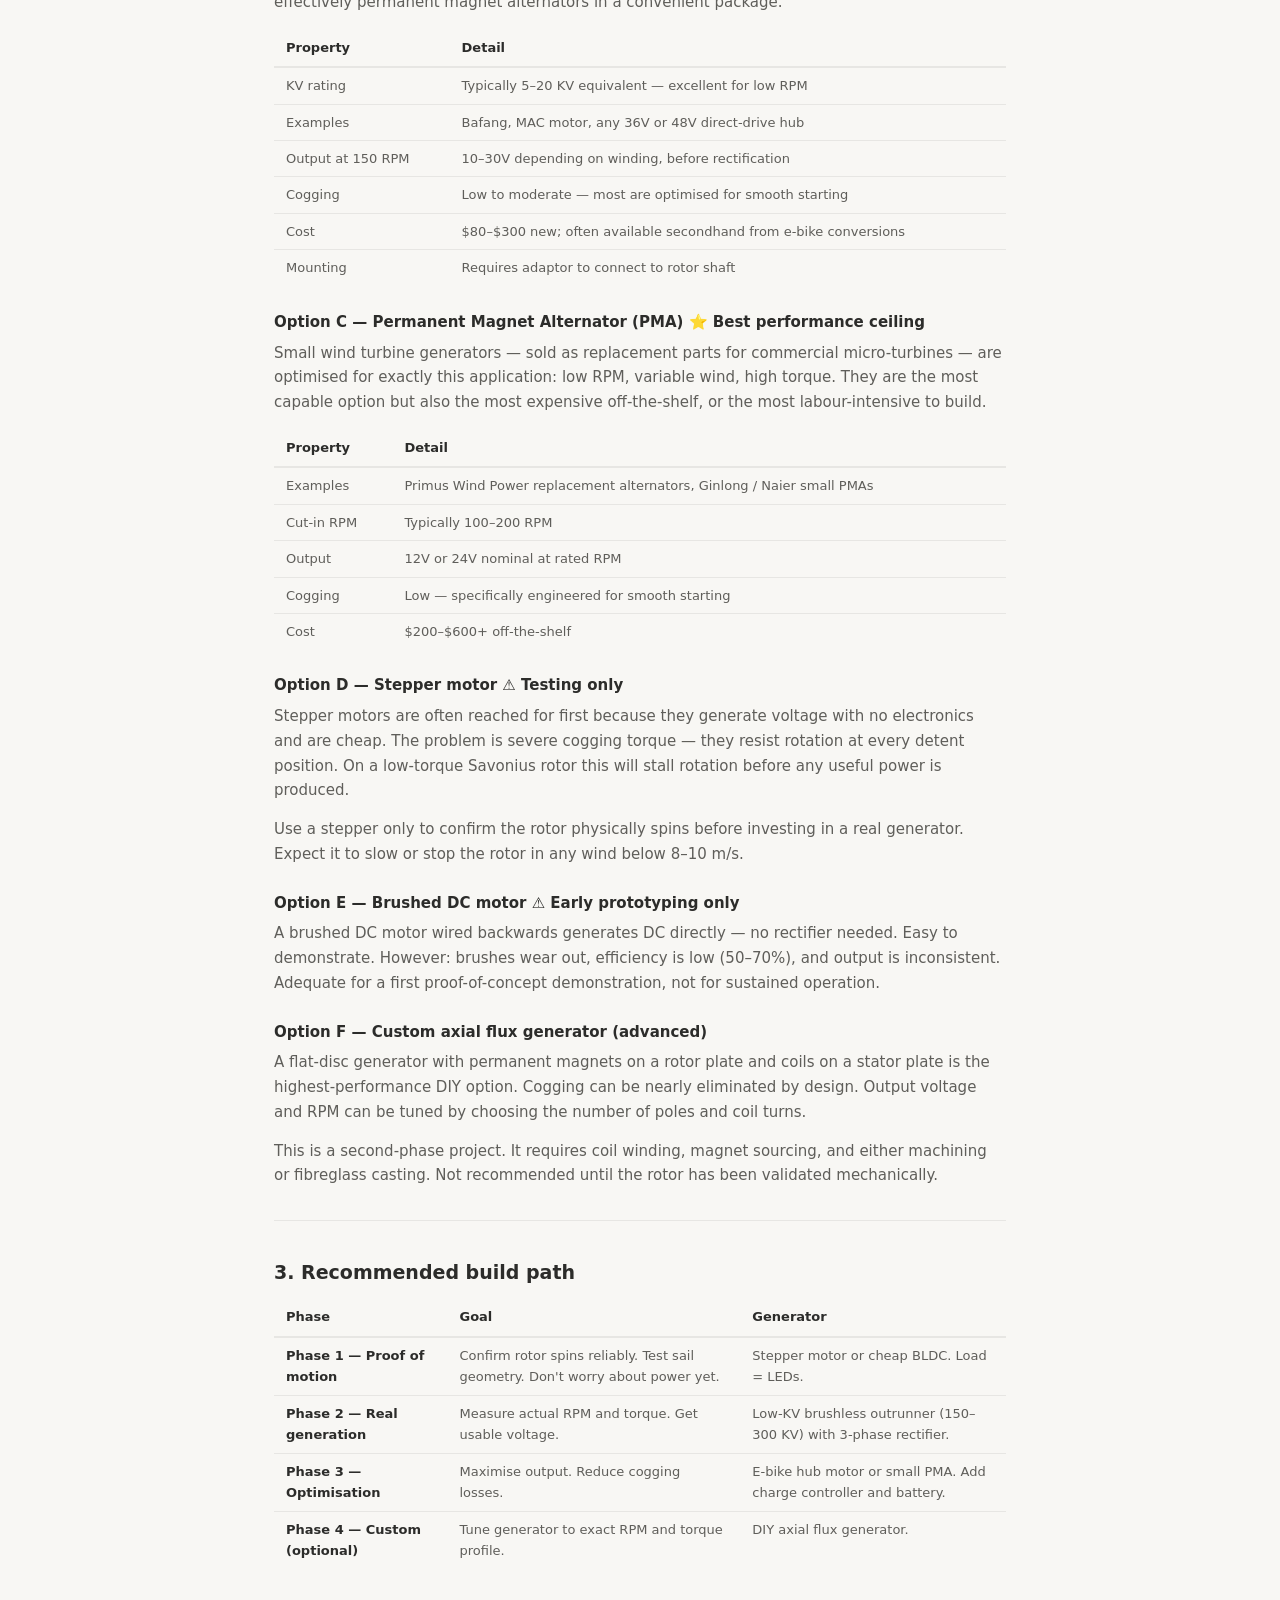
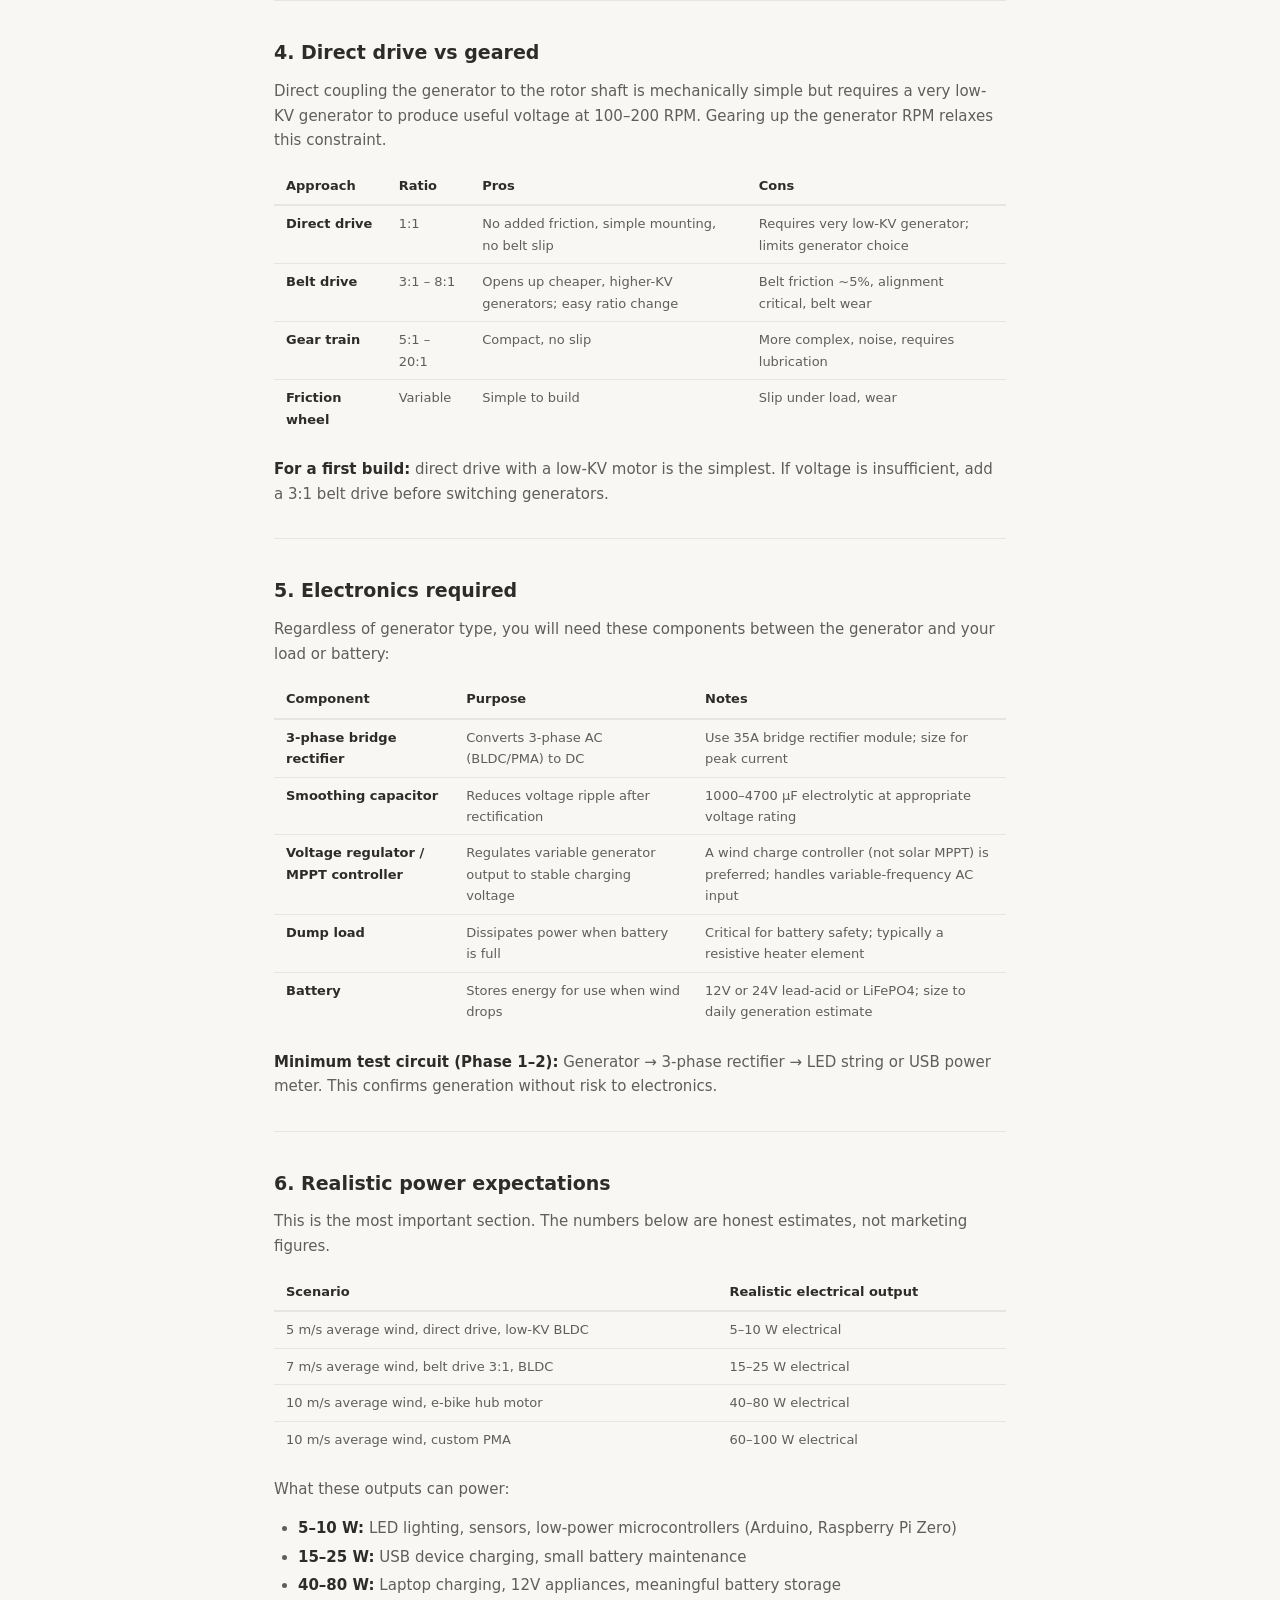
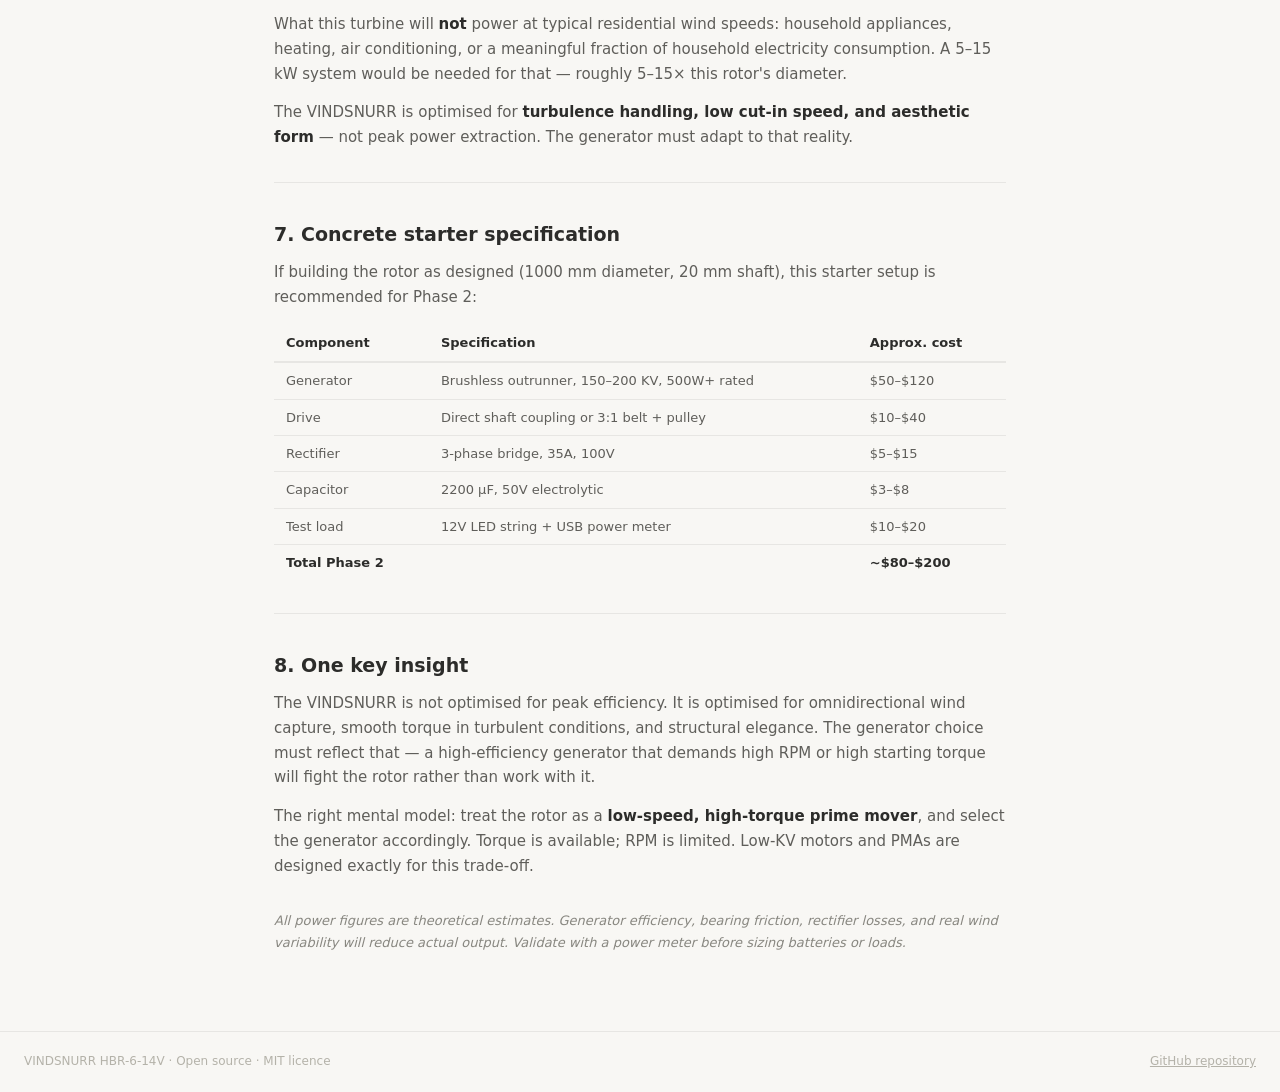
==== commit 34cc9c1e: "Fix header layout inconsistency, add kite-energy.html page viz.html and step-by-step.html applied wi" ====
--- a/docs/generator.html
+++ b/docs/generator.html
@@ -19,6 +19,7 @@
     <a href="generator.html">Generator</a>
     <a href="support-frame.html">Support Frame</a>
     <a href="kite-comparison.html">Kite Comparison</a>
+    <a href="kite-energy.html">Kite + Energy</a>
   </nav>
   <button id="theme-toggle" aria-label="Switch to dark mode">
     <svg aria-hidden="true" class="sun-icon" viewBox="0 0 24 24" width="18" height="18">
--- a/docs/site.css
+++ b/docs/site.css
@@ -76,11 +76,16 @@
 
 .site-nav a {
   font-size: 12px;
+  font-weight: 600; /* fixed for every state so the active page never
+                        reflows sibling links (bold-only-when-active
+                        changes each link's rendered width by a few px,
+                        shifting every link after it in the flex row) */
   color: var(--text-muted);
   text-decoration: none;
   padding: 5px 7px;
   border-radius: 5px;
   white-space: nowrap;
+  border-bottom: 2px solid transparent;
   transition: background 0.1s, color 0.1s;
 }
 .site-nav a:hover { background: var(--toggle-hov); color: var(--text-main); }
@@ -88,7 +93,7 @@
 .site-nav a[aria-current="page"] {
   background: var(--bg-code);
   color: var(--accent);
-  font-weight: 600;
+  border-bottom-color: var(--accent);
 }
 
 #theme-toggle {
